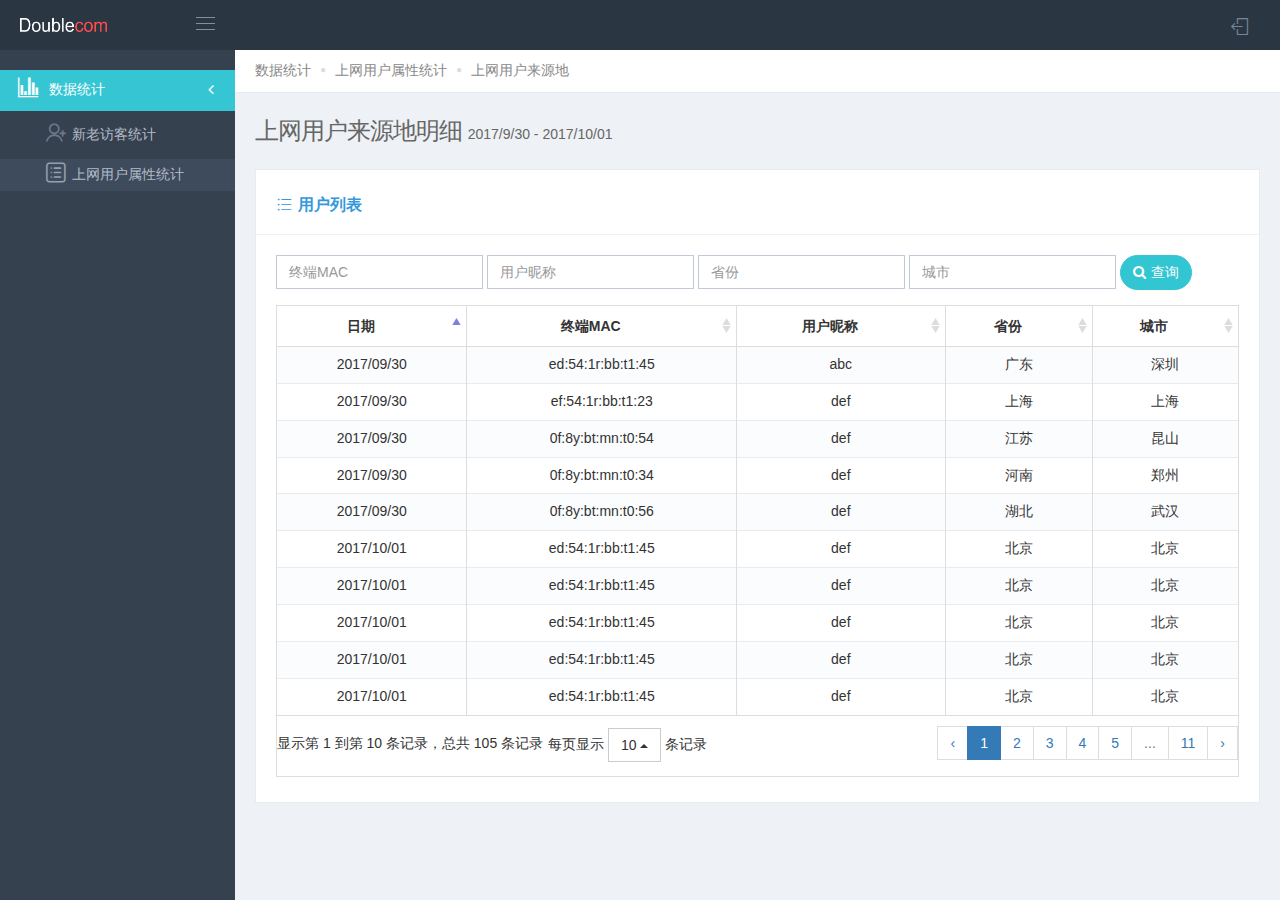
==== html/userCityDetail.html @ 8491579a "更新用户属性统计" ====
<!DOCTYPE html>
<!--[if IE 8]> <html lang="en" class="ie8 no-js"> <![endif]-->
<!--[if IE 9]> <html lang="en" class="ie9 no-js"> <![endif]-->
<!--[if !IE]><!-->
<html lang="en">
<!--<![endif]-->

<head>
    <meta charset="utf-8" />
    <title>管理平台</title>
    <meta http-equiv="X-UA-Compatible" content="IE=edge">
    <meta content="width=device-width, initial-scale=1" name="viewport" />
    <link rel="stylesheet" href="../assets/global/plugins/iconfont/iconfont.css" type="text/css">
    <link href="../assets/global/plugins/font-awesome/css/font-awesome.min.css" rel="stylesheet" type="text/css" />
    <link href="../assets/global/plugins/simple-line-icons/simple-line-icons.min.css" rel="stylesheet" type="text/css" />
    <link href="../assets/global/plugins/bootstrap/css/bootstrap.min.css" rel="stylesheet" type="text/css" />
    <link href="../assets/global/css/components.min.css" rel="stylesheet" id="style_components" type="text/css" />
    <link href="../assets/global/css/plugins.min.css" rel="stylesheet" type="text/css" />
    <link href="../assets/layouts/layout/css/layout.min.css" rel="stylesheet" type="text/css" />
    <link href="../assets/layouts/layout/css/themes/darkblue.min.css" rel="stylesheet" type="text/css" id="style_color" />
    <link href="../assets/global/plugins/bootstrap-table-master/bootstrap-table.min.css" type="text/css" rel="stylesheet">
    <link href="../assets/global/plugins/bootstrap-select/css/bootstrap-select.min.css" type="text/css" rel="stylesheet">
    <link href="../assets/global/plugins/bootstrap-sweetalert/sweetalert.css" type="text/css" rel="stylesheet">
    <link href="../assets/global/plugins/bootstrap-fileinput/bootstrap-fileinput.css" rel="stylesheet" type="text/css" />
    <link href="../assets/global/plugins/bootstrap-daterangepicker/daterangepicker.min.css" rel="stylesheet" type="text/css" />
</head>
<!-- END HEAD -->

<body class="page-header-fixed page-sidebar-closed-hide-logo page-container-bg-solid page-content-white page-sidebar-fixed">
    <div class="page-wrapper">
        <!-- BEGIN HEADER -->
        <div class="page-header navbar navbar-fixed-top">
            <!-- BEGIN HEADER INNER -->
            <div class="page-header-inner ">
                <!-- BEGIN LOGO -->
                <div class="page-logo">
                    <a href="javascript:;">
                        <img src="../assets/layouts/layout/img/logo.png" alt="logo" class="logo-default" width="87" height="14" /> </a>
                    <div class="menu-toggler sidebar-toggler">
                        <span></span>
                    </div>
                </div>
                <!-- END LOGO -->
                <!-- BEGIN RESPONSIVE MENU TOGGLER -->
                <a href="javascript:;" class="menu-toggler responsive-toggler" data-toggle="collapse" data-target=".navbar-collapse">
                <span></span>
            </a>
                <!-- END RESPONSIVE MENU TOGGLER -->
                <!-- BEGIN TOP NAVIGATION MENU -->
                <div class="top-menu">
                    <ul class="nav navbar-nav pull-right">
                        <!-- BEGIN USER LOGIN DROPDOWN -->
                        <!-- DOC: Apply "dropdown-dark" class after below "dropdown-extended" to change the dropdown styte -->
                        <li class="dropdown dropdown-user">
                            <a href="javascript:;" class="dropdown-toggle" data-toggle="dropdown" data-hover="dropdown" data-close-others="true">
                            <span class="username username-hide-on-mobile">  </span>
                        </a>
                        </li>
                        <!-- END USER LOGIN DROPDOWN -->
                        <!-- BEGIN QUICK SIDEBAR TOGGLER -->
                        <!-- DOC: Apply "dropdown-dark" class after below "dropdown-extended" to change the dropdown styte -->
                        <li class="dropdown dropdown-quick-sidebar-toggler">
                            <a href="javascript:;" class="dropdown-toggle">
                                <i class="icon-logout"></i>
                            </a>
                        </li>
                        <!-- END QUICK SIDEBAR TOGGLER -->
                    </ul>
                </div>
                <!-- END TOP NAVIGATION MENU -->
            </div>
            <!-- END HEADER INNER -->
        </div>
        <!-- END HEADER -->
        <!-- BEGIN HEADER & CONTENT DIVIDER -->
        <div class="clearfix"></div>
        <!-- END HEADER & CONTENT DIVIDER -->
        <!-- BEGIN CONTAINER -->
        <div class="page-container">
            <!-- BEGIN SIDEBAR -->
            <div class="page-sidebar-wrapper">
                <!-- BEGIN SIDEBAR -->
                <!-- DOC: Set data-auto-scroll="false" to disable the sidebar from auto scrolling/focusing -->
                <!-- DOC: Change data-auto-speed="200" to adjust the sub menu slide up/down speed -->
                <div class="page-sidebar navbar-collapse collapse">
                    <!-- BEGIN SIDEBAR MENU -->
                    <!-- DOC: Apply "page-sidebar-menu-light" class right after "page-sidebar-menu" to enable light sidebar menu style(without borders) -->
                    <!-- DOC: Apply "page-sidebar-menu-hover-submenu" class right after "page-sidebar-menu" to enable hoverable(hover vs accordion) sub menu mode -->
                    <!-- DOC: Apply "page-sidebar-menu-closed" class right after "page-sidebar-menu" to collapse("page-sidebar-closed" class must be applied to the body element) the sidebar sub menu mode -->
                    <!-- DOC: Set data-auto-scroll="false" to disable the sidebar from auto scrolling/focusing -->
                    <!-- DOC: Set data-keep-expand="true" to keep the submenues expanded -->
                    <!-- DOC: Set data-auto-speed="200" to adjust the sub menu slide up/down speed -->
                    <ul class="page-sidebar-menu  page-header-fixed " data-keep-expanded="false" data-auto-scroll="true" data-slide-speed="200" style="padding-top: 20px">
                        <!-- DOC: To remove the sidebar toggler from the sidebar you just need to completely remove the below "sidebar-toggler-wrapper" LI element -->
                        <!-- BEGIN SIDEBAR TOGGLER BUTTON -->
                        <!-- END SIDEBAR TOGGLER BUTTON -->
                        <!-- DOC: To remove the search box from the sidebar you just need to completely remove the below "sidebar-search-wrapper" LI element -->
                        <li class="nav-item start active">
                            <a href="javascript:;" class="nav-link nav-toggle">
                                <i class="iconfont icon-tongjishuju" style="font-size: 20px;"></i>
                                <span class="title">数据统计</span>
                                <span class="arrow"></span>
                            </a>
                            <ul class="sub-menu">
                                <li class="nav-item start">
                                    <a href="index.html" class="nav-link ">
                                    <i class="iconfont icon-xinfangke-copy1" style="font-size: 20px;"></i>
                                    <span class="title">新老访客统计</span>
                                    
                                </a>
                                </li>
                            </ul>
                            <ul class="sub-menu">
                                <li class="nav-item start open">
                                    <a href="userProperty.html" class="nav-link ">
                                    <i class="iconfont icon-shuxing" style="font-size: 20px;"></i>
                                    <span class="title">上网用户属性统计</span>
                                    <span class="selected"></span>
                                </a>
                                </li>
                            </ul>
                        </li>
                    </ul>
                    <!-- END SIDEBAR MENU -->
                </div>
                <!-- END SIDEBAR -->
            </div>
            <!-- END SIDEBAR -->
            <!-- BEGIN CONTENT -->
            <div class="page-content-wrapper">
                <!-- BEGIN CONTENT BODY -->
                <div class="page-content">
                    <!-- BEGIN PAGE HEADER-->
                    <!-- BEGIN PAGE BAR -->
                    <div class="page-bar">
                        <ul class="page-breadcrumb">
                            <li>
                                <!--<a href="javascript:;">管理首页</a>-->
                                <span>数据统计</span>
                                <i class="fa fa-circle"></i>
                            </li>
                            <li>
                                <a href="userProperty.html"><span>上网用户属性统计</span></a>
                                <i class="fa fa-circle"></i>
                            </li>
                            <li>
                                <span>上网用户来源地</span>
                            </li>
                        </ul>
                    </div>
                    <!-- END PAGE BAR -->
                    <!-- BEGIN PAGE TITLE-->
                    <h1 class="page-title">上网用户来源地明细
                        <small>2017/9/30 - 2017/10/01</small>
                    </h1>
                    <!-- END PAGE TITLE-->
                    <!-- BEGIN DASHBOARD STATS 1-->
                    <div class="clearfix"></div>
                    <!-- END DASHBOARD STATS 1-->
                    <!-- BEGIN TABLE STATIC BASIC-->
                    <!-- END TABLE STATIC BASIC-->
                    <div class="row" id="connectDev">
                        <div class="col-md-12 col-sm-12">
                            <!-- BEGIN EXAMPLE TABLE PORTLET-->
                            <div class="portlet light portlet-fit portlet-datatable bordered">
                                <div class="portlet-title">
                                    <div class="caption">
                                        <i class="iconfont icon-liebiao" style="font-size: 17px;color:rgb(53,152,220);"></i>
                                        <span class="caption-subject font-blue sbold uppercase">用户列表</span>
                                    </div>
                                </div>
                                <div class="portlet-body">
                                    <form class="form-inline" role="form" style="margin-bottom: 15px;">
                                        <div class="form-group">
                                            <label class="sr-only" for="devMacSearch">设备MAC：</label>
                                            <input type="text" class="form-control" id="devMacSearch" placeholder="终端MAC">
                                        </div>
                                        <div class="form-group">
                                            <label class="sr-only" for="devMacSearch">设备MAC：</label>
                                            <input type="text" class="form-control" id="devMacSearch" placeholder="用户昵称">
                                        </div>
                                        <div class="form-group">
                                            <label class="sr-only" for="devMacSearch">设备MAC：</label>
                                            <input type="text" class="form-control" id="devMacSearch" placeholder="省份">
                                        </div>
                                        <div class="form-group">
                                            <label class="sr-only" for="devMacSearch">设备MAC：</label>
                                            <input type="text" class="form-control" id="devMacSearch" placeholder="城市">
                                        </div>
                                        <a href="javascript:;" class="btn btn-circle green" id="searchBegin">
                                            <i class="fa fa-search" style="margin-right: 5px;"></i>查询 
                                        </a>
                                    </form>
                                    <table id="mytable"></table>
                                </div>
                            </div>
                            <!-- END EXAMPLE TABLE PORTLET-->
                        </div>
                    </div>
                </div>
                <!-- END CONTENT BODY -->
            </div>
            <!-- END CONTENT -->
            <!-- BEGIN QUICK SIDEBAR -->
            <a href="javascript:;" class="page-quick-sidebar-toggler">
            <i class="icon-login"></i>
        </a>
            <!-- END QUICK SIDEBAR -->
        </div>
        <!-- END CONTAINER -->
    </div>
    <!-- modal-dialog Begin -->
    <!-- modal-dialog End -->
    <!--[if lt IE 9]>
<script src="../assets/global/plugins/respond.min.js"></script>
<script src="../assets/global/plugins/excanvas.min.js"></script>
<script src="../assets/global/plugins/ie8.fix.min.js"></script>
<![endif]-->
    <script src="../assets/global/plugins/jquery.min.js" type="text/javascript"></script>
    <script src="../assets/global/plugins/bootstrap/js/bootstrap.min.js" type="text/javascript"></script>
    <script src="../assets/global/plugins/moment.min.js" type="text/javascript"></script>
    <script src="../assets/global/plugins/bootstrap-daterangepicker/daterangepicker.min.js" type="text/javascript"></script>
    <script src="../assets/global/plugins/js.cookie.min.js" type="text/javascript"></script>
    <script src="../assets/global/scripts/app.min.js" type="text/javascript"></script>
    <script src="../assets/layouts/layout/scripts/layout.min.js" type="text/javascript"></script>
    <script src="../assets/global/plugins/jquery-slimscroll/jquery.slimscroll.min.js" type="text/javascript"></script>
    <script src="../assets/global/plugins/bootstrap-select/js/bootstrap-select.min.js" type="text/javascript"></script>
    <script src="../assets/global/plugins/bootstrap-sweetalert/sweetalert.min.js" type="text/javascript"></script>
    <script src="../assets/global/plugins/bootstrap-fileinput/bootstrap-fileinput.js" type="text/javascript"></script>
    <script src="../assets/global/plugins/jquery.blockui.min.js" type="text/javascript"></script>
    <script src="../assets/global/plugins/bootstrap-table-master/bootstrap-table.min.js"></script>
    <script src="../assets/global/plugins/bootstrap-table-master/locale/bootstrap-table-zh-CN.min.js"></script>
    <script src="../assets/global/plugins/tableExport-jquery-plugin/tableExport.min.js"></script>
    <script src="../assets/global/plugins/tableExport-jquery-plugin/FileSaver.min.js"></script>
    <script src="../assets/global/plugins/tableExport-jquery-plugin/xlsx.core.min.js"></script>
    <script src="../assets/global/plugins/bootstrap-table-master/bootstrap-table-export.js"></script>
    <script type="text/javascript">
    $(document).ready(function() {
        // 初始化表格
        $('#mytable').bootstrapTable({
            // search: true, // 显示搜索框
            searchAlign: 'left', // 搜索框位置
            sortName: 'date', // 初始化排序字段
            sortOrder: 'asc',
            // url: 'https://weiquaninfo.cn/json/data.json',   
            pagination: true, // 底部显示数量,
            pageNumber: 1, //初始化加载第一页，默认第一页
            pageSize: 10, //每页的记录行数
            pageList: [5, 10, 25, 50, 100], //可供选择的每页的行数
            striped: true,
            // toolbar: '#toolbar',
            // showExport: true, // 导出（第三方）
            // exportDataType: 'all', // 导出参数
            // exportTypes: ['excel'], // 导出文件类型
            // exportOptions: { // 导出选项
            //     excelFileFormat: 'xlsx'
            // },
            // showColumns: true, // 显示列选择按钮
            // clickToSelect: true,
            columns: [{
                field: 'date',
                title: '日期',
                align: 'center',
                valign: 'middle',
                sortable: true,
                visible: true,
            }, { // 表头
                field: 'mac', // 域名
                title: '终端MAC', //文字名称
                align: 'center', // 水平居中
                valign: 'middle', // 垂直居中
                sortable: true, //启用排序
                visible: true,
            }, {
                field: 'nickName',
                title: '用户昵称',
                align: 'center',
                valign: 'middle',
                sortable: true,
                visible: true,
            }, {
                field: 'shenfen',
                title: '省份',
                align: 'center',
                valign: 'middle',
                sortable: true,
                visible: true,
            }, {
                field: 'city',
                title: '城市',
                align: 'center',
                valign: 'middle',
                sortable: true,
                visible: true,
            }],
        });

        //新增表格数据
        var data = [{
            date: '2017/09/30',
            mac: 'ed:54:1r:bb:t1:45',
            nickName: 'abc',
            shenfen: '广东',
            city: '深圳',
        }, {
            date: '2017/09/30',
            mac: 'ef:54:1r:bb:t1:23',
            nickName: 'def',
            shenfen: '上海',
            city: '上海',
        }, {
            date: '2017/09/30',
            mac: '0f:8y:bt:mn:t0:54',
            nickName: 'def',
            shenfen: '江苏',
            city: '昆山',
        }, {
            date: '2017/09/30',
            mac: '0f:8y:bt:mn:t0:34',
            nickName: 'def',
            shenfen: '河南',
            city: '郑州',
        }, {
            date: '2017/09/30',
            mac: '0f:8y:bt:mn:t0:56',
            nickName: 'def',
            shenfen: '湖北',
            city: '武汉',
        }];
        for (var i = 0; i < 100; i++) {
            data.push({
                date: '2017/10/01',
                mac: 'ed:54:1r:bb:t1:45',
                nickName: 'def',
                shenfen: '北京',
                city: '北京',
            })
        }
        $('#mytable').bootstrapTable('append', data);
    })
    </script>
</body>

</html>
---- assets/global/plugins/iconfont/iconfont.css ----
@font-face {font-family: "iconfont";
  src: url('iconfont.eot?t=1506758263431'); /* IE9*/
  src: url('iconfont.eot?t=1506758263431#iefix') format('embedded-opentype'), /* IE6-IE8 */
  url('[data-uri]') format('woff'),
  url('iconfont.ttf?t=1506758263431') format('truetype'), /* chrome, firefox, opera, Safari, Android, iOS 4.2+*/
  url('iconfont.svg?t=1506758263431#iconfont') format('svg'); /* iOS 4.1- */
}

.iconfont {
  font-family:"iconfont" !important;
  font-size:16px;
  font-style:normal;
  -webkit-font-smoothing: antialiased;
  -moz-osx-font-smoothing: grayscale;
}

.icon-luyouqi:before { content: "\e60c"; }

.icon-zhongqi:before { content: "\e61d"; }

.icon-icon:before { content: "\e611"; }

.icon-yonghuguanli:before { content: "\e631"; }

.icon-peizhi:before { content: "\e68c"; }

.icon-icon1:before { content: "\e616"; }

.icon-route:before { content: "\e602"; }

.icon-xiafapeizhi2:before { content: "\e628"; }

.icon-fenzu:before { content: "\e646"; }

.icon-tongjishuju:before { content: "\e605"; }

.icon-diannao-copy:before { content: "\e612"; }

.icon-xinfangke-copy1:before { content: "\e502"; }

.icon-shebei:before { content: "\e617"; }

.icon-tanzhen:before { content: "\e607"; }

.icon-yonghuguanli1:before { content: "\e648"; }

.icon-xitong:before { content: "\e618"; }

.icon-shuxing:before { content: "\e60d"; }

.icon-yonghuguanli2:before { content: "\e62d"; }

.icon-liebiao:before { content: "\e603"; }

.icon-wuxian:before { content: "\e501"; }

.icon-fuwuqi:before { content: "\e72c"; }

.icon-icon_shengji:before { content: "\e60b"; }

.icon-caidan:before { content: "\e702"; }

.icon-yun:before { content: "\e51a"; }

.icon-ziyuan:before { content: "\e650"; }

.icon-dailishang:before { content: "\e61b"; }

.icon-gongneng:before { content: "\e653"; }
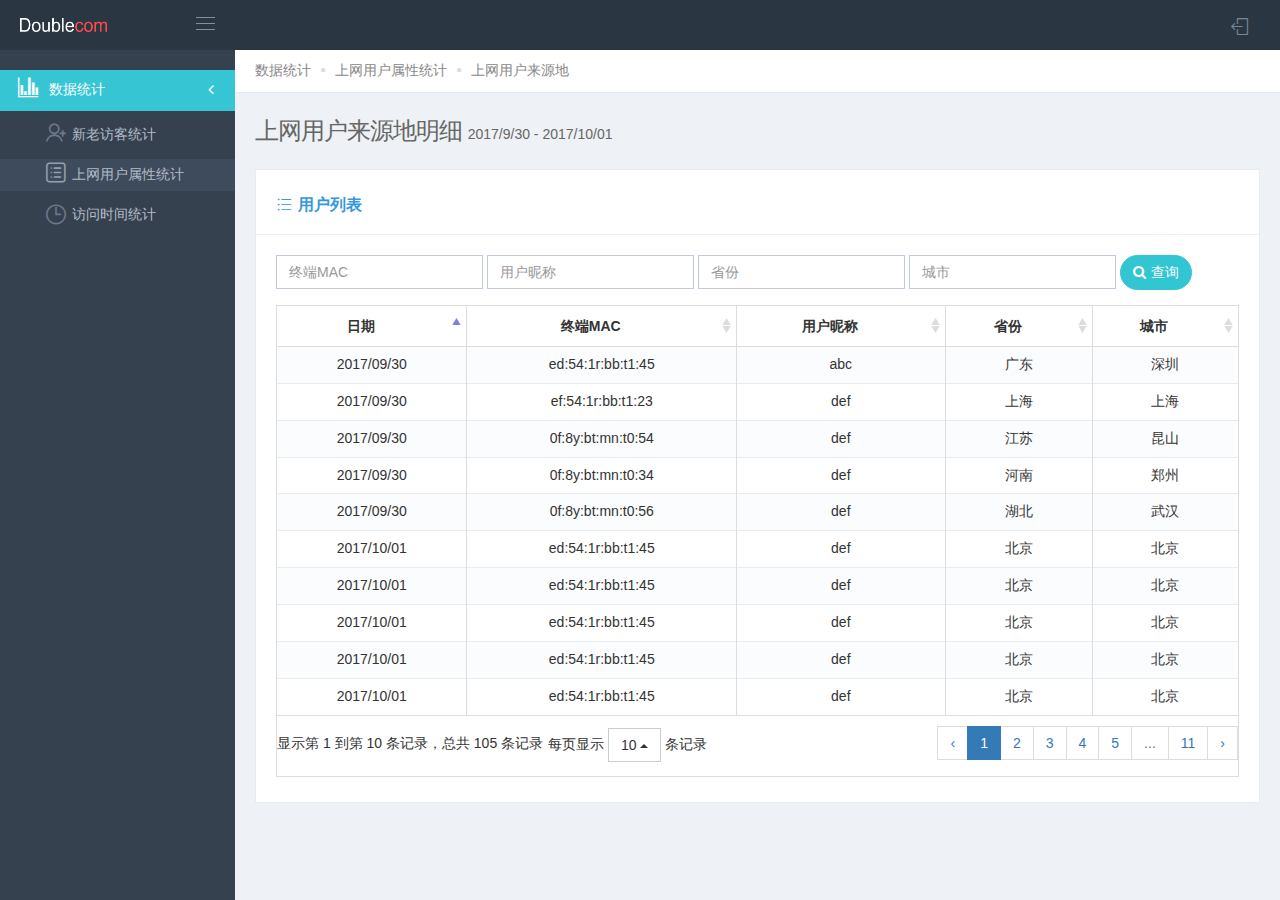
==== commit 78acf0cf: "访问时间统计更新明细表" ====
--- a/html/userCityDetail.html
+++ b/html/userCityDetail.html
@@ -116,6 +116,14 @@
                                     <i class="iconfont icon-shuxing" style="font-size: 20px;"></i>
                                     <span class="title">上网用户属性统计</span>
                                     <span class="selected"></span>
+                                </a>
+                                </li>
+                            </ul>
+                            <ul class="sub-menu">
+                                <li class="nav-item start">
+                                    <a href="userTime.html" class="nav-link ">
+                                    <i class="iconfont icon-time" style="font-size: 20px;"></i>
+                                    <span class="title">访问时间统计</span>
                                 </a>
                                 </li>
                             </ul>
--- a/assets/global/plugins/iconfont/iconfont.css
+++ b/assets/global/plugins/iconfont/iconfont.css
@@ -1,10 +1,10 @@
 
 @font-face {font-family: "iconfont";
-  src: url('iconfont.eot?t=1506758263431'); /* IE9*/
-  src: url('iconfont.eot?t=1506758263431#iefix') format('embedded-opentype'), /* IE6-IE8 */
-  url('[data-uri]') format('woff'),
-  url('iconfont.ttf?t=1506758263431') format('truetype'), /* chrome, firefox, opera, Safari, Android, iOS 4.2+*/
-  url('iconfont.svg?t=1506758263431#iconfont') format('svg'); /* iOS 4.1- */
+  src: url('iconfont.eot?t=1508121121073'); /* IE9*/
+  src: url('iconfont.eot?t=1508121121073#iefix') format('embedded-opentype'), /* IE6-IE8 */
+  url('[data-uri]') format('woff'),
+  url('iconfont.ttf?t=1508121121073') format('truetype'), /* chrome, firefox, opera, Safari, Android, iOS 4.2+*/
+  url('iconfont.svg?t=1508121121073#iconfont') format('svg'); /* iOS 4.1- */
 }
 
 .iconfont {
@@ -16,6 +16,8 @@
 }
 
 .icon-luyouqi:before { content: "\e60c"; }
+
+.icon-time:before { content: "\e620"; }
 
 .icon-zhongqi:before { content: "\e61d"; }
 
